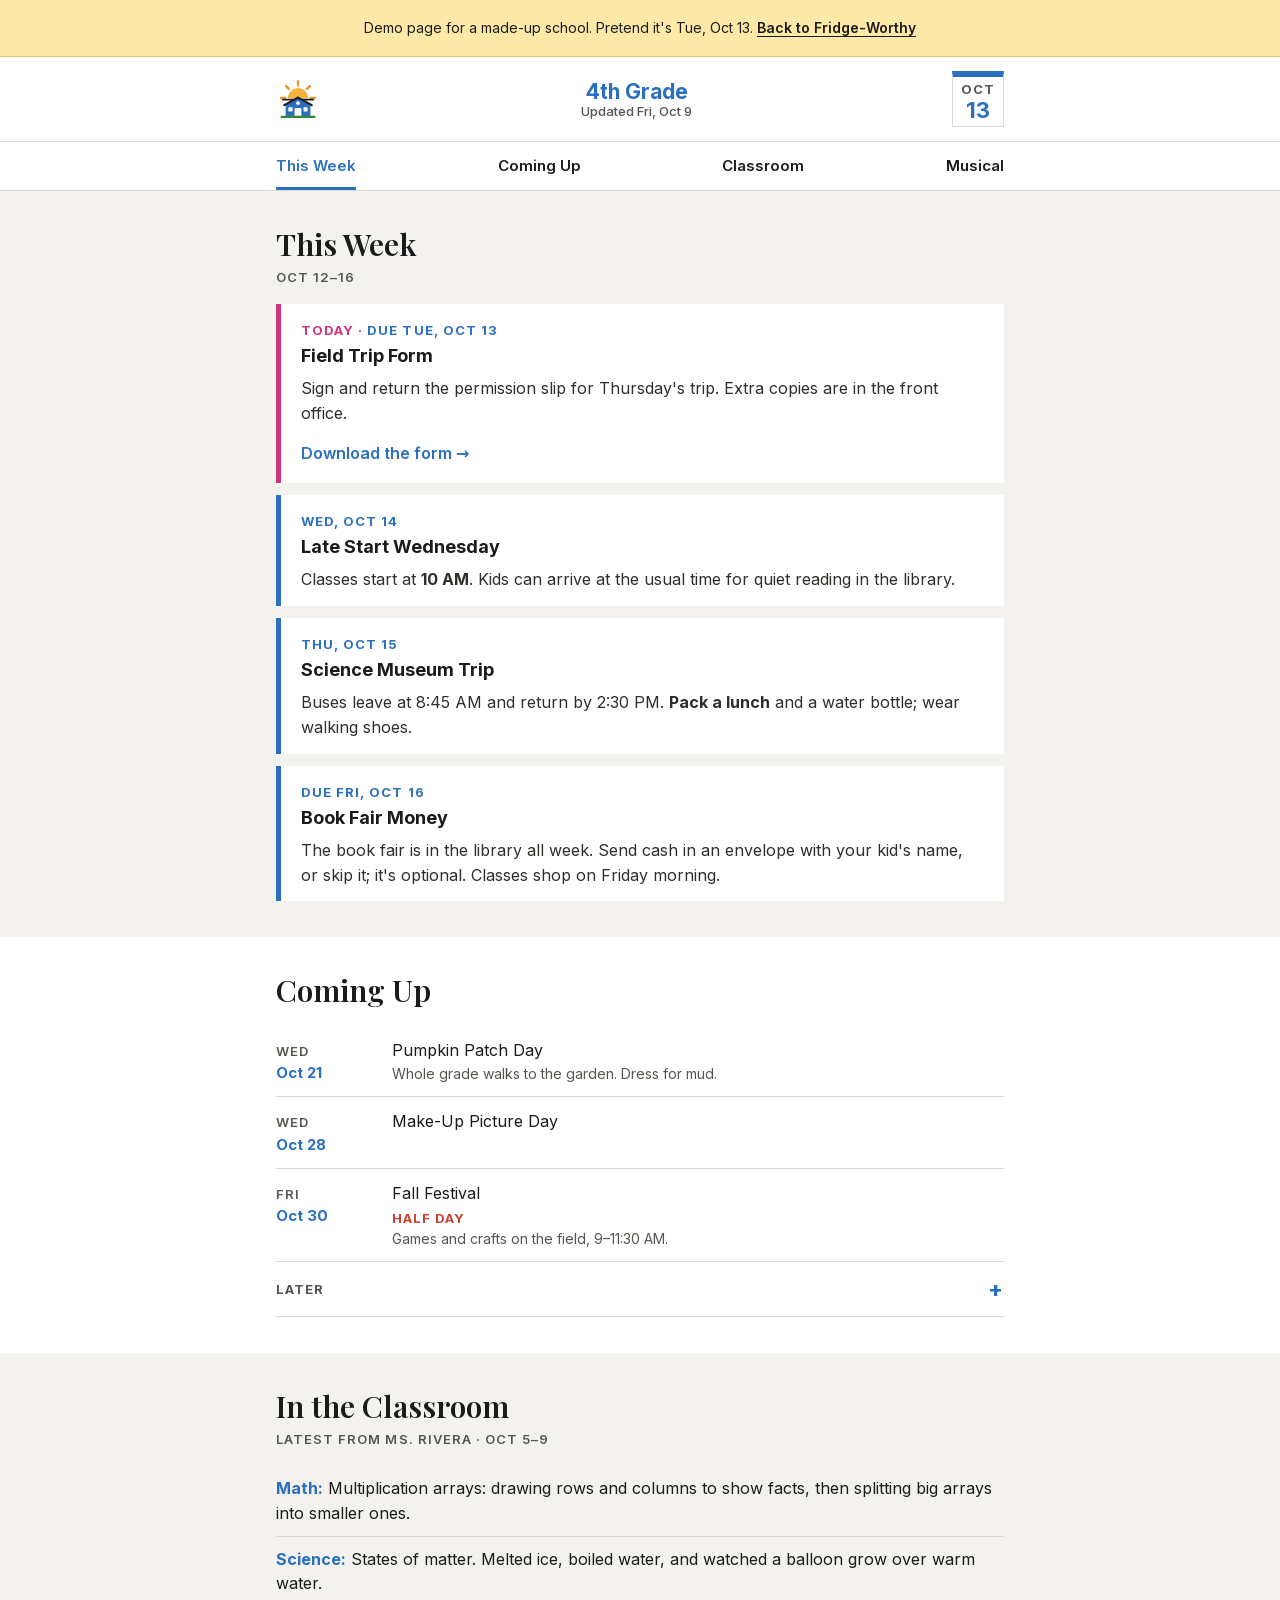
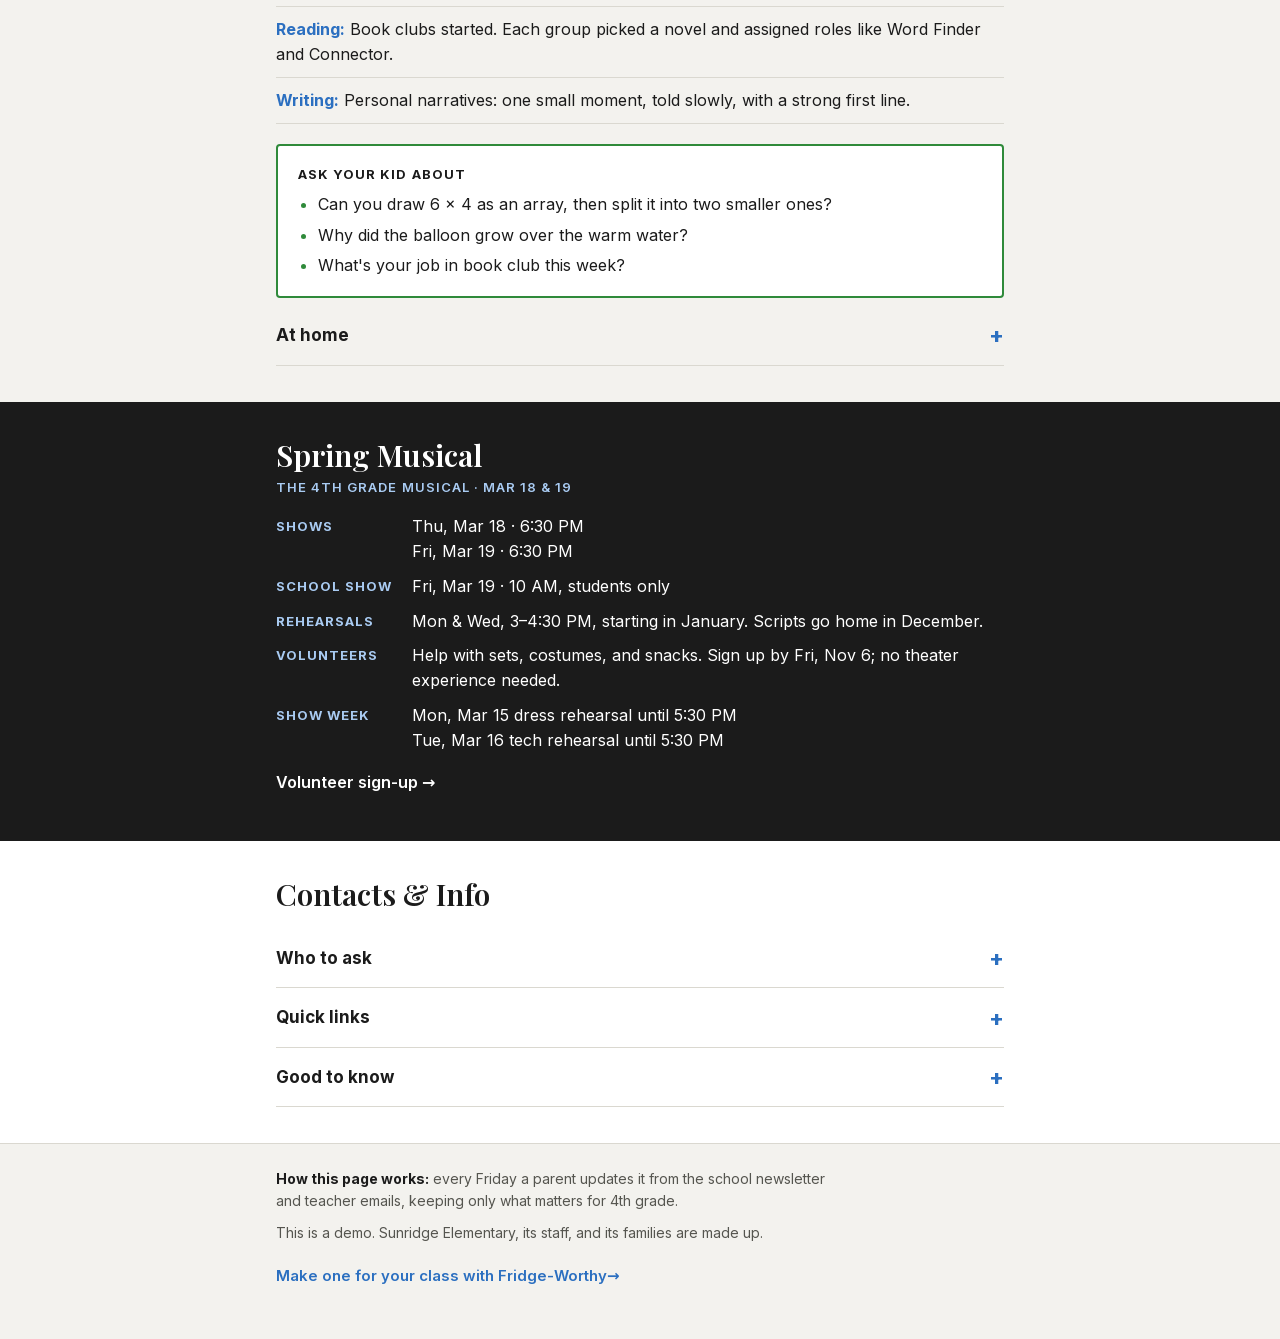
==== site/demo/index.html @ 100efa43 "Fridge-Worthy: guides, site, demo, security notes Co-Authored-By: Claude Opus 5.5 <noreply@anthropic" ====
<!doctype html>
<html lang="en">
<head>
<meta charset="utf-8">
<!-- Static demo page for a made-up school. -->
<meta name="viewport" content="width=device-width, initial-scale=1">
<meta name="color-scheme" content="light">
<meta name="description" content="A live demo of a Fridge-Worthy class page, for a made-up school: this week, coming up, the classroom, and contacts on one short page.">
<meta name="theme-color" content="#F3F2EE">
<title>4th Grade · Sunridge Elementary (Demo)</title>
<link rel="icon" href="logo.svg" type="image/svg+xml">
<link rel="preload" href="../fonts/inter-latin.woff2" as="font" type="font/woff2" crossorigin>
<link rel="stylesheet" href="demo.css">
<script src="demo.js" defer></script>
</head>
<body data-demo-today="2026-10-13">

<div class="demo-bar" role="note">
  <p>Demo page for a made-up school. Pretend it's Tue, Oct 13. <a href="../">Back to Fridge-Worthy</a></p>
</div>

<header>
  <div class="wrap">
    <span class="logo"><img src="logo.svg" alt="Sunridge Elementary" width="44" height="44"></span>
    <h1>4th Grade <span>Updated Fri, Oct 9</span></h1>
    <div class="today" id="today"><span class="sr" id="today-sr"></span><span id="today-mon" aria-hidden="true"></span><b id="today-day" aria-hidden="true"></b></div>
  </div>
</header>

<div class="stale" id="stale" data-updated="2026-10-09" role="status"></div>

<nav class="jump" aria-label="Sections">
  <div class="wrap"><a href="#week">This Week</a><a href="#coming">Coming Up</a><a href="#classroom">Classroom</a><a href="#event">Musical</a></div>
</nav>

<main>
<section id="week" class="alt">
<div class="wrap">
<h2>This Week <small>Oct 12⁠–⁠16</small></h2>
<div class="todo">
<article class="item" data-date="2026-10-13">
<p class="due">Due Tue, Oct 13</p>
<h3>Field Trip Form</h3>
<p>Sign and return the permission slip for Thursday's trip. Extra copies are in the front office.</p>

<a class="more" href="#demo">Download the form <span aria-hidden="true">→</span></a>
</article>
<article class="item" data-date="2026-10-14">
<p class="due">Wed, Oct 14</p>
<h3>Late Start Wednesday</h3>
<p>Classes start at <b>10 AM</b>. Kids can arrive at the usual time for quiet reading in the library.</p>


</article>
<article class="item" data-date="2026-10-15">
<p class="due">Thu, Oct 15</p>
<h3>Science Museum Trip</h3>
<p>Buses leave at 8:45 AM and return by 2:30 PM. <b>Pack a lunch</b> and a water bottle; wear walking shoes.</p>


</article>
<article class="item" data-date="2026-10-16">
<p class="due">Due Fri, Oct 16</p>
<h3>Book Fair Money</h3>
<p>The book fair is in the library all week. Send cash in an envelope with your kid's name, or skip it; it's optional. Classes shop on Friday morning.</p>


</article>
</div>
<p class="empty" id="week-empty">That's everything for this week.</p>
</div>
</section>

<section id="coming">
<div class="wrap">
<h2>Coming Up</h2>
<ul class="events" id="soon">
<li data-date="2026-10-21"><div class="date"><span>Wed</span>Oct 21</div><div>Pumpkin Patch Day<small>Whole grade walks to the garden. Dress for mud.</small></div></li>
<li data-date="2026-10-28"><div class="date"><span>Wed</span>Oct 28</div><div>Make-Up Picture Day</div></li>
<li data-date="2026-10-30"><div class="date"><span>Fri</span>Oct 30</div><div>Fall Festival<span class="tag">Half day</span><small>Games and crafts on the field, 9⁠–⁠11:30 AM.</small></div></li>
</ul>
<p class="empty" id="soon-empty">Nothing else coming up soon. Open "Later" below.</p>
<details class="later-toggle"><summary>Later</summary>
<ul class="events">
<li data-date="2026-11-11"><div class="date"><span>Wed</span>Nov 11</div><div>Veterans Day<span class="tag">No school</span></div></li>
<li data-date="2026-11-16/2026-11-20"><div class="date"><span>Mon⁠–⁠Fri</span>Nov 16⁠–⁠20</div><div>Parent Conferences<small>Sign-up link comes by email in early November.</small></div></li>
<li data-date="2026-11-25/2026-11-27"><div class="date"><span>Wed⁠–⁠Fri</span>Nov 25⁠–⁠27</div><div>Thanksgiving Break<span class="tag">No school</span></div></li>
<li data-date="2026-12-18"><div class="date"><span>Fri</span>Dec 18</div><div>Winter Sing-Along<span class="tag">Half day</span></div></li>
<li data-date="2026-12-21/2027-01-01"><div class="date">Dec 21⁠–⁠Jan 1</div><div>Winter Break<span class="tag">No school</span><small>Back Mon, Jan 4</small></div></li>
</ul>
</details>
</div>
</section>

<section id="classroom" class="alt">
<div class="wrap">
<h2>In the Classroom <small>Latest from Ms. Rivera · Oct 5⁠–⁠9</small></h2>
<ul class="learn">
<li><b>Math:</b> Multiplication arrays: drawing rows and columns to show facts, then splitting big arrays into smaller ones.</li>
<li><b>Science:</b> States of matter. Melted ice, boiled water, and watched a balloon grow over warm water.</li>
<li><b>Reading:</b> Book clubs started. Each group picked a novel and assigned roles like Word Finder and Connector.</li>
<li><b>Writing:</b> Personal narratives: one small moment, told slowly, with a strong first line.</li>
</ul>
<div class="ask">
<h3>Ask your kid about</h3>
<ul>
<li>Can you draw 6 × 4 as an array, then split it into two smaller ones?</li>
<li>Why did the balloon grow over the warm water?</li>
<li>What's your job in book club this week?</li>
</ul>
</div>
<details><summary>At home</summary>
<div class="ref">
<p><b>Reading log:</b> 20 minutes a night, any book. Sign the log on Fridays.</p>
<p><b>Math facts:</b> A few minutes of ×2, ×5, and ×10 practice helps. <b>Stop at 15 minutes</b> if it turns into a fight, and send Ms. Rivera a note.</p>
<p><b>Friday folder:</b> Finished work comes home in the blue folder. Keep the work and <b>send the empty folder back</b> on Monday.</p>
</div>
</details>
</div>
</section>

<section id="event" class="play">
<div class="wrap">
<h2>Spring Musical <small>The 4th Grade Musical · Mar 18 &amp; 19</small></h2>
<dl>
<dt>Shows</dt><dd>Thu, Mar 18 · 6:30 PM<br>Fri, Mar 19 · 6:30 PM</dd>
<dt>School show</dt><dd>Fri, Mar 19 · 10 AM, students only</dd>
<dt>Rehearsals</dt><dd>Mon &amp; Wed, 3⁠–⁠4:30 PM, starting in January. Scripts go home in December.</dd>
<dt data-date="2026-11-06">Volunteers</dt><dd data-date="2026-11-06">Help with sets, costumes, and snacks. Sign up by Fri, Nov 6; no theater experience needed.</dd>
<dt>Show week</dt><dd>Mon, Mar 15 dress rehearsal until 5:30 PM<br>Tue, Mar 16 tech rehearsal until 5:30 PM</dd>
</dl>
<a class="more" href="#demo">Volunteer sign-up <span aria-hidden="true">→</span></a>
</div>
</section>

<section id="contacts">
<div class="wrap">
<h2>Contacts &amp; Info</h2>
<details><summary>Who to ask</summary>
<ul class="people ref">
<li><b>Ms. Rivera</b><span>4th grade teacher · class questions</span><a href="mailto:rivera@example.org">rivera@example.org</a></li>
<li><b>Mr. Okafor</b><span>Music · Spring Musical</span><a href="mailto:okafor@example.org">okafor@example.org</a></li>
<li><b>Front Office</b><span>Absences, pickup changes</span><a href="mailto:office@example.org">office@example.org</a><span class="phone"><a href="tel:5550100">555-0100</a></span></li>
<li><b>Sam &amp; Jordan</b><span>Class parents · anything else</span><span class="phone">Sam <a href="tel:5550123">555-0123</a></span><span class="phone">Jordan <a href="tel:5550147">555-0147</a></span></li>
</ul>
</details>
<details><summary>Quick links</summary>
<div class="ref links"><a href="#demo">School website</a><a href="#demo">Lunch menu</a><a href="#demo">School calendar</a></div>
</details>
<details><summary>Good to know</summary>
<div class="ref">
<p><b>Late Start Wednesdays:</b> Second Wednesday of each month. Classes start at 10 AM; the library opens at the usual time for quiet reading.</p>
<p><b>Pickup:</b> 3 PM every day, 12:30 PM on half days. Pickup changes go to the front office by noon.</p>
<p><b>Label everything:</b> Jackets, water bottles, and lunch boxes, with first and last name. Lost and found is by the gym.</p>
</div>
</details>
</div>
</section>
</main>

<footer>
  <div class="wrap">
<p><b>How this page works:</b> every Friday a parent updates it from the school newsletter and teacher emails, keeping only what matters for 4th grade.</p>
<p>This is a demo. Sunridge Elementary, its staff, and its families are made up.</p>
<p><a class="more" href="../">Make one for your class with Fridge-Worthy <span aria-hidden="true">→</span></a></p>
  </div>
</footer>

<div class="toast" id="demo-toast" role="status" aria-live="polite"></div>
</body>
</html>
---- site/demo/demo.css ----
/* Fridge-Worthy live demo: a class page for a made-up school.
   Whiteboard-and-markers palette; fonts come from the main site (../fonts/). */
@font-face { font-family: 'Inter'; font-style: normal; font-weight: 400 700; font-display: swap; src: url(../fonts/inter-latin.woff2) format('woff2'); }
@font-face { font-family: 'Playfair Display'; font-style: normal; font-weight: 400 700; font-display: swap; src: url(../fonts/playfair-display-latin.woff2) format('woff2'); }

:root {
  --bg: #F3F2EE;      /* whiteboard */
  --card: #FFFFFF;
  --ink: #1B1B1B;
  --muted: #55554F;
  --line: #DAD8D0;
  --blue: #2B6FC0;    /* main marker */
  --green: #2F8A3A;
  --pink: #D0327E;
  --red: #C8412F;
  --sky: #A9CBF2;     /* labels on ink */
  --note: #FFE9A8;    /* sticky note */
  --nav-h: 48px;
}

/* Base */
* { box-sizing: border-box; }
html { -webkit-text-size-adjust: 100%; text-size-adjust: 100%; }
@media (prefers-reduced-motion: no-preference) { html { scroll-behavior: smooth; } }
body { margin: 0; font-family: 'Inter', system-ui, sans-serif; font-weight: 400; font-size: 16px; line-height: 1.55; color: var(--ink); background: var(--bg); }
a { color: var(--blue); }
:focus-visible { outline: 3px solid var(--blue); outline-offset: 2px; }
.sr { position: absolute; width: 1px; height: 1px; overflow: hidden; clip: rect(0 0 0 0); white-space: nowrap; }
.today .sr { text-transform: none; letter-spacing: normal; }
.wrap { max-width: 760px; margin: 0 auto; padding: 0 16px; }

/* Demo banner */
.demo-bar { background: var(--note); border-bottom: 1px solid #E6CF84; font-size: 14px; }
.demo-bar p { max-width: 760px; margin: 0 auto; padding: 6px 16px; text-align: center; line-height: 1.4; }
.demo-bar a { display: inline-flex; align-items: center; min-height: 44px; color: var(--ink); font-weight: 600; text-underline-offset: 3px; }

/* Small uppercase labels, used throughout */
.due, .tag, h2 small, .date span, .today span, .ask h3, .play dt, .later-toggle summary, .events li.is-today .date::after {
  font-size: 13px; font-weight: 700; letter-spacing: .08em; text-transform: uppercase;
}

/* Header: logo left, title centered, today's date right */
header { background: var(--card); }
header .wrap { display: grid; grid-template-columns: auto minmax(0, 1fr) auto; align-items: center; gap: 12px; padding-top: 14px; padding-bottom: 14px; }
.logo { display: block; width: 44px; height: 44px; }
.logo img { display: block; width: 100%; height: 100%; }
h1 { margin: 0; text-align: center; line-height: 1.2; font-size: 21px; font-weight: 700; color: var(--blue); overflow-wrap: anywhere; }
h1 span { display: block; font-size: 13px; font-weight: 500; color: var(--muted); }
.today { justify-self: end; display: flex; flex-direction: column; align-items: center; justify-content: center; min-width: 52px; min-height: 56px; padding: 4px 6px; border: 1px solid var(--line); border-top: 6px solid var(--blue); line-height: 1; visibility: hidden; }
.today.ready { visibility: visible; }
.today span { color: var(--muted); }
.today b { font-size: 22px; color: var(--blue); margin-top: 3px; }

/* Stale banner (shown by the script; off in demo mode) */
.stale { display: none; background: var(--note); color: var(--ink); font-size: 14px; text-align: center; padding: 8px 16px; }
.stale.show { display: block; }

/* Sticky section nav */
nav.jump { position: sticky; top: 0; z-index: 5; background: rgba(255,255,255,.96); backdrop-filter: blur(8px); -webkit-backdrop-filter: blur(8px); border-top: 1px solid var(--line); border-bottom: 1px solid var(--line); }
nav.jump .wrap { display: flex; flex-wrap: wrap; justify-content: space-between; column-gap: 16px; }
nav.jump a { min-height: var(--nav-h); min-width: 44px; justify-content: center; display: flex; align-items: center; white-space: nowrap; font-size: 15px; font-weight: 600; text-decoration: none; color: var(--ink); }
nav.jump a:hover, nav.jump a[aria-current] { color: var(--blue); }
nav.jump a[aria-current] { box-shadow: inset 0 -3px 0 var(--blue); }
@media (max-width: 360px) { nav.jump a { font-size: 14px; letter-spacing: -.01em; } nav.jump .wrap { column-gap: 4px; } }

/* Sections */
section { padding: 36px 0; scroll-margin-top: calc(var(--nav-h) + 4px); background: var(--card); }
section.alt { background: var(--bg); }
h2 { font-family: 'Playfair Display', Georgia, serif; color: var(--ink); font-size: 30px; font-weight: 600; line-height: 1.15; margin: 0 0 18px; }
h2 small { display: block; font-family: 'Inter', system-ui, sans-serif; color: var(--muted); margin-top: 6px; font-weight: 600; line-height: 1.4; }
h3 { font-size: 17px; font-weight: 700; margin: 0; }
.more { display: inline-flex; align-items: center; min-height: 44px; font-weight: 600; text-decoration: none; }
.note { margin: -8px 0 12px; color: var(--muted); font-size: 15px; }

/* This Week cards */
.todo { display: grid; grid-template-columns: minmax(0, 1fr); gap: 12px; }
.item, .events li > div:last-child { overflow-wrap: anywhere; }
.item { background: var(--card); padding: 16px 20px 8px; border-left: 5px solid var(--blue); }
.item h3 { font-size: 18px; margin-top: 2px; }
.item p { margin: 6px 0; color: #2E2E2B; }
.item .due { margin: 0; color: var(--blue); }
.item.is-today { border-left-color: var(--pink); }
.item.is-today .due::before { content: "Today · "; color: var(--pink); }
.item.is-past { display: none; }

.pic { display: block; width: 100%; height: auto; margin: 8px 0; }

/* Coming Up */
.events { list-style: none; padding: 0; margin: 0; }
.events li { display: flex; gap: 16px; padding: 12px 0; border-bottom: 1px solid var(--line); align-items: baseline; }
.events li.is-past { display: none; }
.events li.is-today { margin: 0 -12px; padding-left: 8px; padding-right: 12px; border-left: 4px solid var(--pink); }
.events li.is-today .date::after { content: "Today"; display: block; color: var(--pink); margin-top: 2px; }
.events li.is-today.is-range .date::after { content: "Now"; }
.date { flex: none; width: 100px; white-space: nowrap; font-weight: 700; color: var(--blue); font-size: 15px; }
@media (max-width: 260px) { .events li { flex-direction: column; gap: 2px; } .date { width: auto; } }
.date span { display: block; color: var(--muted); font-weight: 600; }
.events small { display: block; color: var(--muted); font-size: 14px; }
.tag { display: block; color: var(--red); margin-top: 2px; }
.empty { display: none; color: var(--muted); padding: 12px 0; margin: 0; }
.empty.show { display: block; }

/* Accordions */
details { border-bottom: 1px solid var(--line); }
summary { font-weight: 700; font-size: 17px; cursor: pointer; padding: 16px 0; min-height: 44px; list-style: none; display: flex; justify-content: space-between; align-items: center; }
summary::-webkit-details-marker { display: none; }
summary::after { content: "+"; content: "+" / ""; color: var(--blue); font-size: 22px; line-height: 1; }
details[open] > summary::after { content: "–"; content: "–" / ""; }
.later-toggle summary { color: var(--muted); }

/* Classroom */
.learn { list-style: none; padding: 0; margin: 0 0 20px; }
.learn li { padding: 10px 0; border-bottom: 1px solid var(--line); }
.learn b { color: var(--blue); }
.ask { background: var(--card); border: 2px solid var(--green); border-radius: 4px; padding: 18px 20px; margin-bottom: 8px; }
.ask h3 { color: var(--ink); margin-bottom: 8px; }
.ask ul { margin: 0; padding-left: 20px; }
.ask li::marker { color: var(--green); }
.ask li + li { margin-top: 6px; }

/* The big event (dark board) */
.play { background: var(--ink); color: #fff; }
.play h2, .play .more { color: #fff; }
.play h2 small, .play dt { color: var(--sky); }
.play dl { display: grid; grid-template-columns: auto 1fr; gap: 10px 20px; margin: 0 0 8px; }
.play dt { padding-top: 2px; }
.play dd { margin: 0; }
.play .is-past { display: none; }
@media (max-width: 480px) {
  .play dl { grid-template-columns: 1fr; gap: 2px; }
  .play dd + dt { margin-top: 14px; }
}

/* Contacts & Info */
.ref { padding-bottom: 16px; }
.ref p { margin: 0 0 12px; }
.people { list-style: none; padding: 0; margin: 0; }
.people li { padding: 8px 0; }
.people b, .people span, .people a { display: block; }
.people span { color: var(--muted); font-size: 15px; }
.people a { display: flex; align-items: center; min-height: 44px; min-width: 44px; width: fit-content; max-width: 100%; overflow-wrap: anywhere; }
.people .phone { color: var(--ink); }
.people .phone a { display: inline-flex; align-items: center; min-height: 44px; padding: 0; }
.links { display: flex; flex-wrap: wrap; gap: 8px; }
.links a { display: inline-flex; align-items: center; min-height: 44px; padding: 0 14px; border: 1.5px solid var(--ink); text-decoration: none; font-weight: 600; font-size: 15px; color: var(--ink); background: var(--card); }

footer { background: var(--bg); color: var(--muted); font-size: 14px; padding: 24px 0 32px; border-top: 1px solid var(--line); }
footer p { margin: 0 0 10px; max-width: 560px; }
footer b { color: var(--ink); }
footer .more { color: var(--blue); font-size: 15px; }

/* "This is a demo link" note */
.toast { position: fixed; left: 50%; bottom: 16px; transform: translateX(-50%); width: max-content; max-width: calc(100% - 32px); background: var(--ink); color: #fff; font-size: 14px; padding: 10px 16px; border-radius: 6px; opacity: 0; pointer-events: none; transition: opacity .2s; }
.toast.show { opacity: 1; }
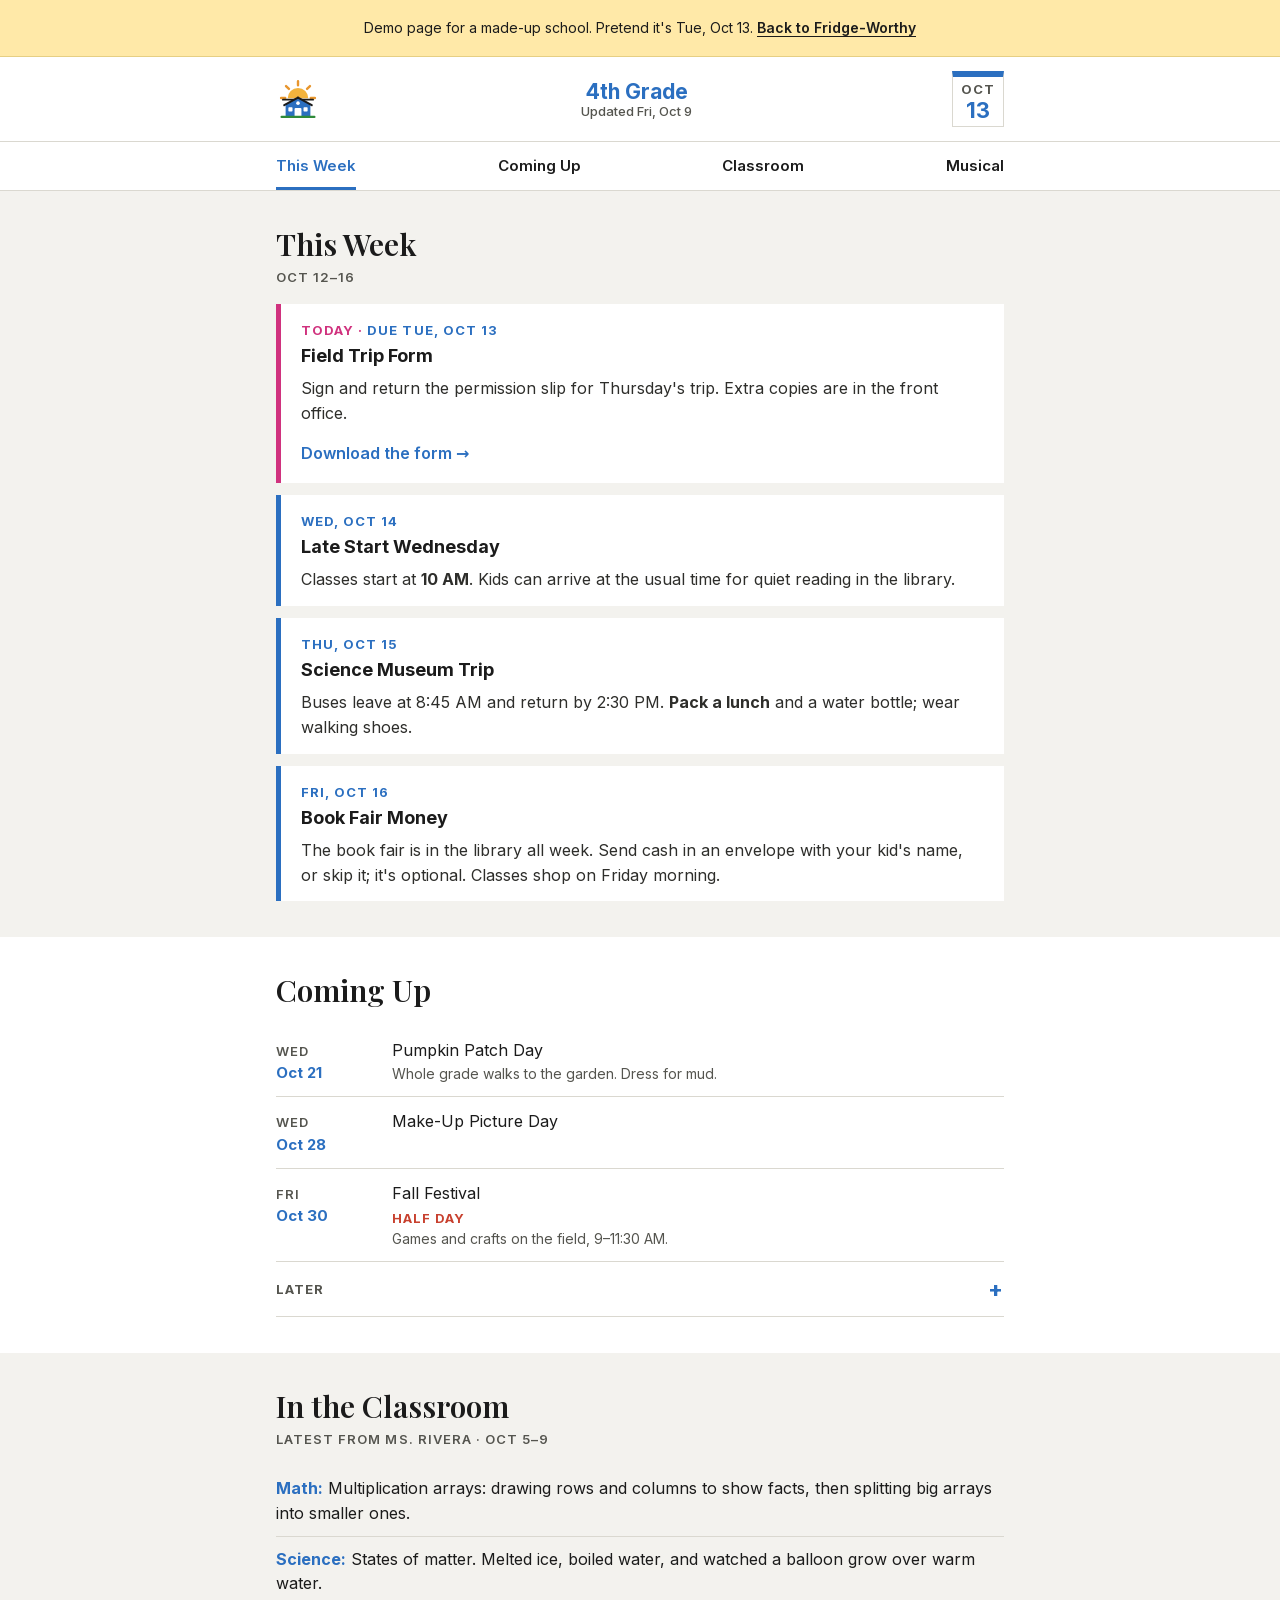
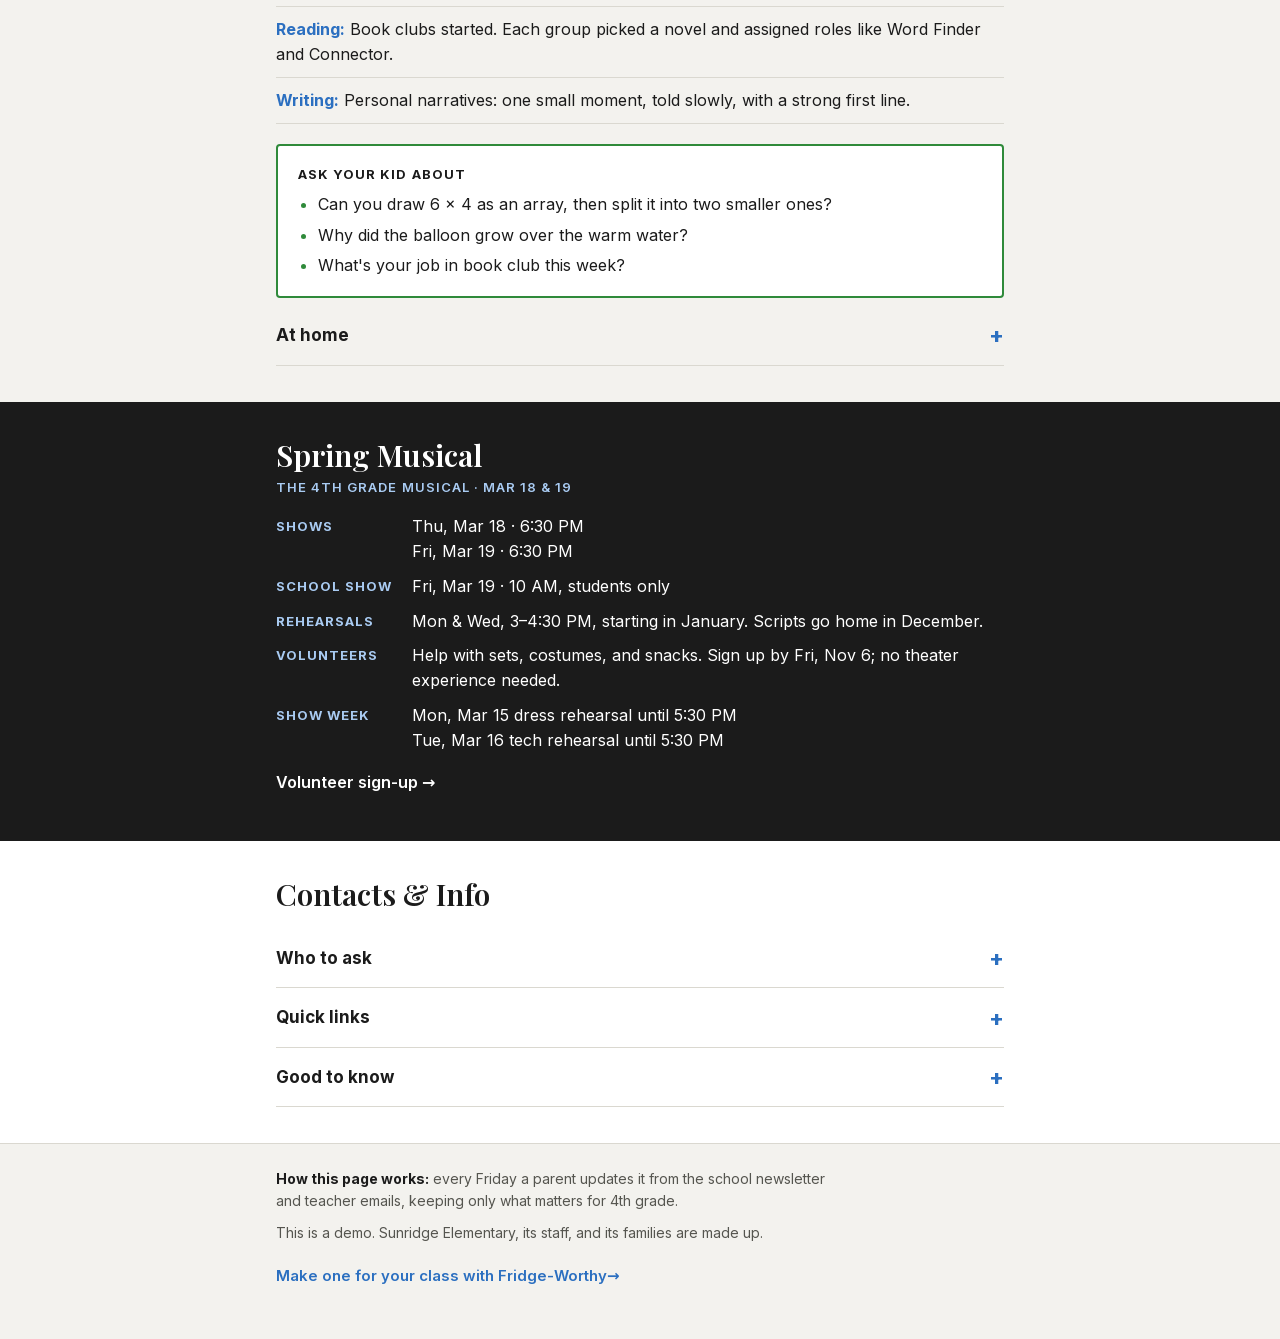
==== commit f1960887: "Site: 4 updates everywhere, stacked phones on mobile, copy fixes - og image, hero, caption, problem " ====
--- a/site/demo/index.html
+++ b/site/demo/index.html
@@ -8,6 +8,16 @@
 <meta name="description" content="A live demo of a Fridge-Worthy class page, for a made-up school: this week, coming up, the classroom, and contacts on one short page.">
 <meta name="theme-color" content="#F3F2EE">
 <title>4th Grade · Sunridge Elementary (Demo)</title>
+<link rel="canonical" href="https://fridge-worthy.pages.dev/demo/">
+<meta property="og:type" content="website">
+<meta property="og:site_name" content="Fridge-Worthy">
+<meta property="og:url" content="https://fridge-worthy.pages.dev/demo/">
+<meta property="og:title" content="Fridge-Worthy demo: a class page for a made-up school">
+<meta property="og:description" content="This week, coming up, the classroom, and contacts on one short page.">
+<meta property="og:image" content="https://fridge-worthy.pages.dev/images/og.png">
+<meta property="og:image:width" content="1200">
+<meta property="og:image:height" content="627">
+<meta name="twitter:card" content="summary_large_image">
 <link rel="icon" href="logo.svg" type="image/svg+xml">
 <link rel="preload" href="../fonts/inter-latin.woff2" as="font" type="font/woff2" crossorigin>
 <link rel="stylesheet" href="demo.css">
@@ -60,7 +70,7 @@
 
 </article>
 <article class="item" data-date="2026-10-16">
-<p class="due">Due Fri, Oct 16</p>
+<p class="due">Fri, Oct 16</p>
 <h3>Book Fair Money</h3>
 <p>The book fair is in the library all week. Send cash in an envelope with your kid's name, or skip it; it's optional. Classes shop on Friday morning.</p>
 
